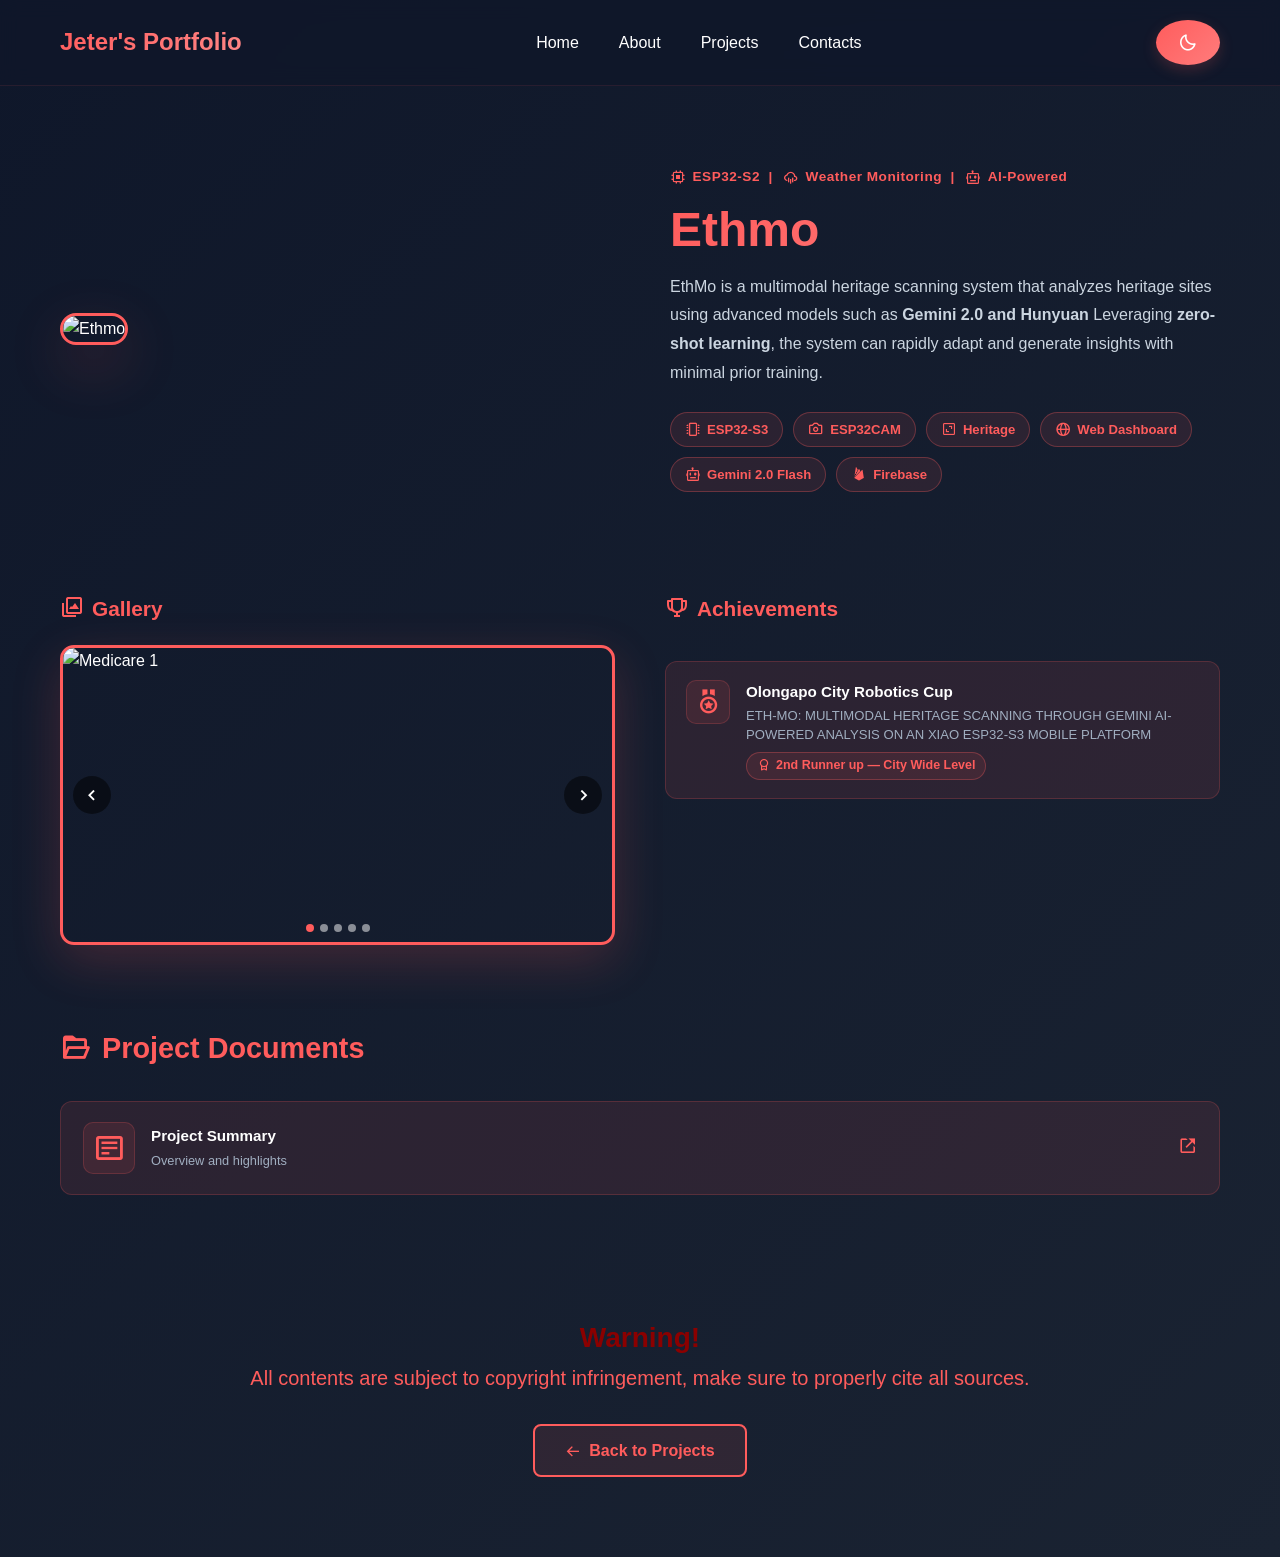
==== Ethmo/ethmo.html @ b73eb99b "Add files via upload" ====
<!DOCTYPE html>
<html lang="en">

<head>
    <meta charset="UTF-8">
    <title>Ethmo – Jeter's Portfolio</title>
    <link rel="stylesheet" href="../styles.css">
    <link rel="stylesheet" href="./ethmo.css">
    <link href='https://cdn.jsdelivr.net/npm/boxicons@latest/css/boxicons.min.css' rel='stylesheet'>
</head>

<body>

    <header>
        <nav>
            <h2 class="logo">Jeter's Portfolio</h2>
            <ul>
                <li><a href="index.html#home">Home</a></li>
                <li><a href="index.html#about">About</a></li>
                <li><a href="index.html#projects">Projects</a></li>
                <li><a href="index.html#contacts">Contacts</a></li>
            </ul>
            <button class="theme-toggle" onclick="toggleTheme()" title="Toggle Dark/Light Mode">
                <i class='bx bx-moon'></i>
            </button>
        </nav>
    </header>

    <!-- HERO -->
    <section class="project-hero">
        <div class="project-hero-img">
            <img src="pictures/ethmo.png" alt="Ethmo">
        </div>
        <div class="project-hero-text">
            <div class="project-tag"><i class='bx bx-chip'></i> ESP32-S2 &nbsp;|&nbsp; <i
                    class='bx bx-cloud-rain'></i> Weather Monitoring &nbsp;|&nbsp; <i class='bx bx-bot'></i> AI-Powered</div>
            <h1>Ethmo</h1>
           <p>EthMo is a multimodal heritage scanning system that analyzes heritage sites using advanced models such as <strong>Gemini 2.0 and Hunyuan</strong> Leveraging <strong>zero-shot learning</strong>, the system can rapidly adapt and generate insights with minimal prior training.</p>
            <div class="project-tech-stack">
                <span><i class='bx bx-microchip'></i> ESP32-S3</span>
                <span><i class='bx bx-camera'></i> ESP32CAM</span>
                <span><i class='bx bx-area'></i> Heritage</span>
                <span><i class='bx bx-globe'></i> Web Dashboard</span>
                <span><i class='bx bx-bot'></i> Gemini 2.0 Flash</span>
                <span><i class='bx bxl-firebase'></i> Firebase</span>
            </div>
        </div>
    </section>

    <!-- GALLERY + ACHIEVEMENTS -->
    <section class="project-mid">

        <!-- CAROUSEL -->
        <div class="project-carousel-wrap">
            <h3><i class='bx bx-images'></i> Gallery</h3>
            <div class="project-carousel">
                <div class="pc-slides">
                    <img src="pictures/aboutme1.jpg" alt="Medicare 1" class="pc-slide active">
                    <img src="pictures/aboutme2.png" alt="Medicare 2" class="pc-slide">
                    <img src="pictures/aboutme3.png" alt="Medicare 3" class="pc-slide">
                    <img src="pictures/aboutme4.png" alt="Medicare 4" class="pc-slide">
                </div>
                <button class="pc-btn pc-prev" onclick="pcPrev()"><i class='bx bx-chevron-left'></i></button>
                <button class="pc-btn pc-next" onclick="pcNext()"><i class='bx bx-chevron-right'></i></button>
                <div class="pc-dots">
                    <span class="pc-dot active" onclick="pcGoto(0)"></span>
                    <span class="pc-dot" onclick="pcGoto(1)"></span>
                    <span class="pc-dot" onclick="pcGoto(2)"></span>
                    <span class="pc-dot" onclick="pcGoto(3)"></span>
                    <span class="pc-dot" onclick="pcGoto(4)"></span>
                </div>
            </div>
        </div>

        <!-- ACHIEVEMENTS -->
        <div class="project-achievements">
            <h3><i class='bx bx-trophy'></i> Achievements</h3>

            <div class="achievement-item">
                <div class="achievement-icon"><i class='bx bx-medal'></i></div>
                <div class="achievement-text">
                    <div class="achievement-title">Olongapo City Robotics Cup</div>
                    <div class="achievement-sub">ETH-MO: MULTIMODAL HERITAGE SCANNING THROUGH GEMINI AI-POWERED ANALYSIS ON AN XIAO ESP32-S3 MOBILE PLATFORM</div>
                    <div class="achievement-awards">
                        <span><i class='bx bx-award'></i> 2nd Runner up — City Wide Level</span>
                    </div>
                </div>
            </div>
        </div>
    </section>

    <!-- PROOFS / DOCUMENTS -->
    <section class="project-proofs">
        <h2><i class='bx bx-folder-open'></i> Project Documents</h2>
        <div class="proofs-grid">

            <a href="Papers/ProjectSummary.pdf" target="_blank" class="proof-card">
                <div class="proof-icon"><i class='bx bx-detail'></i></div>
                <div class="proof-info">
                    <div class="proof-title">Project Summary</div>
                    <div class="proof-sub">Overview and highlights</div>
                </div>
                <div class="proof-action"><i class='bx bx-link-external'></i></div>
            </a>
        </div>
    </section>

    <div>
        <h1 class="action-warning">Warning!</h1>
        <p class="proof-note">All contents are subject to copyright infringement, make sure to properly cite all
            sources.</p>
    </div>

    <!-- BACK BUTTON -->
    <div class="back-wrap">
        <a href="/index.html" class="back-btn"><i class='bx bx-arrow-back'></i> Back to Projects</a>
    </div>

    <script src="script.js"></script>
    <script src="ethmo.js"></script>
</body>

</html>
---- styles.css ----
* {
  margin: 0;
  padding: 0;
  box-sizing: border-box;
  font-family: 'Segoe UI', Tahoma, Geneva, Verdana, sans-serif;
}

/* THEME VARIABLES */
:root {
  /* Dark Mode (Default) */
  --bg-primary: #0f172a;
  --bg-secondary: #1a2332;
  --bg-tertiary: rgba(15, 23, 42, 0.8);
  --text-primary: #ffffff;
  --text-secondary: #cbd5e0;
  --text-tertiary: #a0aec0;
  --accent-primary: #ff5c5c;
  --accent-secondary: #ff7c7c;
  --accent-tertiary: #ff8888;
  --border-color: rgba(255, 92, 92, 0.1);
  --border-accent: rgba(255, 92, 92, 0.2);
  --border-accent-strong: rgba(255, 92, 92, 0.3);
  --shadow-color: rgba(255, 92, 92, 0.2);
  --shadow-color-dark: rgba(255, 92, 92, 0.15);
  --skill-bg: rgba(255, 92, 92, 0.1);
}

/* Light Mode */
body.light-mode {
  --bg-primary: #f8f9fa;
  --bg-secondary: #ffffff;
  --bg-tertiary: rgba(255, 255, 255, 0.9);
  --text-primary: #1a1a1a;
  --text-secondary: #333333;
  --text-tertiary: #555555;
  --accent-primary: #000000;
  --accent-secondary: #1a1a1a;
  --accent-tertiary: #333333;
  --border-color: rgba(0, 0, 0, 0.08);
  --border-accent: rgba(0, 0, 0, 0.15);
  --border-accent-strong: rgba(0, 0, 0, 0.25);
  --shadow-color: rgba(0, 0, 0, 0.1);
  --shadow-color-dark: rgba(0, 0, 0, 0.06);
  --skill-bg: rgba(0, 0, 0, 0.05);
}

html {
  scroll-behavior: smooth;
}

body {
  background: linear-gradient(135deg, var(--bg-primary) 0%, var(--bg-secondary) 100%);
  color: var(--text-primary);
  line-height: 1.6;
  transition: background-color 0.3s ease, color 0.3s ease;
}

/* NAVBAR */
header {
  position: sticky;
  top: 0;
  z-index: 1000;
  backdrop-filter: blur(10px);
  background: var(--bg-tertiary);
  border-bottom: 1px solid var(--border-color);
}

nav {
  display: flex;
  justify-content: space-between;
  align-items: center;
  padding: 20px 60px;
  max-width: 1400px;
  margin: 0 auto;
}

nav ul {
  display: flex;
  gap: 40px;
  list-style: none;
}

nav li {
  font-weight: 500;
  cursor: pointer;
  transition: color 0.3s ease;
}

nav li a {
  color: var(--text-primary);
  text-decoration: none;
  transition: color 0.3s ease;
}

nav li:hover a {
  color: var(--accent-primary);
}

.logo {
  color: var(--text-primary);
  font-size: 1.5rem;
  font-weight: 700;
  background: linear-gradient(135deg, var(--accent-primary), var(--accent-tertiary));
  -webkit-background-clip: text;
  -webkit-text-fill-color: transparent;
  background-clip: text;
}

.theme-toggle {
  background: linear-gradient(135deg, var(--accent-primary), var(--accent-secondary));
  border: none;
  color: white;
  width: 45px;
  height: 45px;
  border-radius: 50%;
  cursor: pointer;
  display: flex;
  align-items: center;
  justify-content: center;
  font-size: 1.2rem;
  transition: all 0.3s ease;
  box-shadow: 0 5px 15px var(--shadow-color);
}

.theme-toggle:hover {
  transform: scale(1.1);
  box-shadow: 0 8px 20px var(--shadow-color);
}

.theme-toggle:active {
  transform: scale(0.95);
}

/* HERO */
.hero {
  display: flex;
  justify-content: space-between;
  align-items: center;
  padding: 120px 60px;
  max-width: 1400px;
  margin: 0 auto;
  gap: 60px;
  min-height: 80vh;
}

.hero-text h1 {
  color: var(--accent-primary);
  font-size: 3.5rem;
  margin-bottom: 10px;
  animation: slideInLeft 0.8s ease;
}

.hero-text h2 {
  font-size: 2.5rem;
  color: var(--text-primary);
  font-weight: 700;
  margin-bottom: 15px;
  animation: slideInLeft 0.8s ease 0.1s backwards;
}

.hero-text h3 {
  font-size: 1.3rem;
  margin: 15px 0 30px 0;
  color: var(--text-tertiary);
  font-weight: 400;
  animation: slideInLeft 0.8s ease 0.2s backwards;
}

.hero-text p {
  max-width: 500px;
  margin-bottom: 30px;
  color: var(--text-secondary);
  line-height: 1.8;
}

@keyframes slideInLeft {
  from {
    opacity: 0;
    transform: translateX(-50px);
  }
  to {
    opacity: 1;
    transform: translateX(0);
  }
}

/* BUTTONS */
.buttons {
  margin-top: 30px;
  display: flex;
  gap: 15px;
  animation: slideInLeft 0.8s ease 0.3s backwards;
}

button {
  padding: 14px 32px;
  border: none;
  cursor: pointer;
  font-size: 1rem;
  font-weight: 600;
  border-radius: 8px;
  transition: all 0.3s ease;
  text-transform: uppercase;
  letter-spacing: 0.5px;
}

button:active {
  transform: scale(0.98);
}

.primary {
  background: linear-gradient(135deg, var(--accent-primary), var(--accent-secondary));
  color: white;
  box-shadow: 0 10px 30px var(--shadow-color);
}

.primary:hover {
  transform: translateY(-3px);
  box-shadow: 0 15px 40px var(--shadow-color-dark);
  background: linear-gradient(135deg, var(--accent-secondary), var(--accent-tertiary));
}

.secondary {
  background: transparent;
  border: 2px solid var(--accent-primary);
  color: var(--accent-primary);
  box-shadow: 0 0 20px var(--shadow-color);
}

.secondary:hover {
  background: var(--skill-bg);
  transform: translateY(-3px);
  box-shadow: 0 10px 30px var(--shadow-color);
  border-color: var(--accent-secondary);
}

/* IMAGE */
.hero-img {
  flex-shrink: 0;
  animation: slideInRight 0.8s ease 0.2s backwards;
}

.hero-img img {
  width: 350px;
  height: 350px;
  border-radius: 15px;
  border: 4px solid var(--accent-primary);
  object-fit: cover;
  box-shadow: 0 20px 60px var(--shadow-color);
  transition: all 0.3s ease;
}

.hero-img img:hover {
  transform: translateY(-10px);
  box-shadow: 0 30px 80px var(--shadow-color-dark);
}

@keyframes slideInRight {
  from {
    opacity: 0;
    transform: translateX(50px);
  }
  to {
    opacity: 1;
    transform: translateX(0);
  }
}

/* ABOUT */
.about {
  padding: 100px 60px;
  text-align: center;
  max-width: 1400px;
  margin: 0 auto;
}

.about h2 {
  font-size: 2.5rem;
  margin-bottom: 50px;
  background: linear-gradient(135deg, var(--accent-primary), var(--accent-tertiary));
  -webkit-background-clip: text;
  -webkit-text-fill-color: transparent;
  background-clip: text;
}

.about-content {
  display: grid;
  grid-template-columns: 1fr 1fr;
  gap: 50px;
  margin-bottom: 50px;
  align-items: center;
  min-width: 0;
}

/* CAROUSEL */
.carousel-container {
  display: flex;
  flex-direction: column;
  gap: 20px;
  width: 100%;
  min-width: 0;
}

.carousel {
  position: relative;
  width: 100%;
  height: 400px;
  border-radius: 15px;
  overflow: hidden;
  border: 4px solid var(--accent-primary);
  box-shadow: 0 20px 60px var(--shadow-color);
  display: flex;
}

.carousel-slide {
  position: absolute;
  width: 100%;
  height: 100%;
  object-fit: contain;
  opacity: 0;
  transition: opacity 0.8s ease;
  background: rgba(0, 0, 0, 0.1);
}

.carousel-slide.active {
  opacity: 1;
}

.carousel-controls {
  display: flex;
  justify-content: space-between;
  align-items: center;
  gap: 15px;
}

.carousel-btn {
  background: linear-gradient(135deg, var(--accent-primary), var(--accent-secondary));
  color: white;
  border: none;
  width: 45px;
  height: 45px;
  border-radius: 50%;
  font-size: 1.2rem;
  cursor: pointer;
  transition: all 0.3s ease;
  display: flex;
  align-items: center;
  justify-content: center;
  box-shadow: 0 5px 15px var(--shadow-color);
}

.carousel-btn:hover {
  transform: scale(1.1);
  box-shadow: 0 8px 20px var(--shadow-color-dark);
}

.carousel-btn:active {
  transform: scale(0.95);
}

.carousel-dots {
  display: flex;
  gap: 8px;
  justify-content: center;
  flex: 1;
}

.dot {
  width: 12px;
  height: 12px;
  border-radius: 50%;
  background: var(--border-accent);
  cursor: pointer;
  transition: all 0.3s ease;
  border: 2px solid var(--border-color);
}

.dot:hover {
  background: hsla(0, 0%, 0%, 0.3);
  opacity: 0.8;
}

.dot.active {
  background: var(--accent-primary);
  box-shadow: 0 0 10px var(--shadow-color);
}

/* ABOUT DETAILS */
.about-details {
  display: flex;
  flex-direction: column;
  gap: 25px;
}

.about-details p {
  font-size: 1.1rem;
  color: var(--text-secondary);
  line-height: 1.8;
  text-align: left;
}

.details-box {
  padding: 25px;
  border-radius: 12px 12px 0 0;
  background: var(--skill-bg);
  border: 2px solid var(--border-accent-strong);
  border-bottom: 1px solid var(--border-accent-strong);
  text-align: left;
  transition: all 0.3s ease;
}

.details-box:hover {
  background: var(--skill-bg);
  border-color: var(--accent-primary);
  box-shadow: 0 10px 30px var(--shadow-color);
}

.details-box h3 {
  font-size: 1.3rem;
  color: var(--accent-primary);
  margin-bottom: 12px;
}

.details-box p {
  font-size: 0.95rem;
  margin-bottom: 15px;
  color: var(--text-secondary);
}

.details-box ul {
  list-style: none;
  margin: 0;
  padding: 0;
}

.details-box li {
  color: var(--text-secondary);
  padding: 8px 0;
  padding-left: 30px;
  font-size: 0.95rem;
  position: relative;
}

.details-box li i {
  position: absolute;
  left: 0;
  color: var(--accent-primary);
}

.stats {
  display: flex;
  justify-content: center;
  gap: 60px;
  margin-top: 50px;
  flex-wrap: wrap;
}

.stats div {
  padding: 30px;
  border-radius: 12px;
  background: var(--skill-bg);
  border: 1px solid var(--border-color);
  min-width: 200px;
  transition: all 0.3s ease;
}

.stats div:hover {
  transform: translateY(-10px);
  background: var(--skill-bg);
  border-color: var(--accent-primary);
  box-shadow: 0 10px 40px var(--shadow-color);
}

.stats div h3 {
  color: var(--accent-primary);
  font-size: 2.5rem;
  margin-bottom: 10px;
}

.stats div p {
  color: var(--text-tertiary);
  margin: 0;
}

/* ACHIEVEMENTS IN ABOUT */
.achievements-in-about {
  margin-top: -3px;
  padding: 40px;
  border-radius: 0 0 12px 12px;
  background: var(--skill-bg);
  border: 2px solid var(--border-accent-strong);
  border-top: none;
  text-align: center;
  transition: all 0.3s ease;
}

.achievements-in-about:hover {
  background: var(--skill-bg);
  border-color: var(--accent-primary);
  box-shadow: 0 10px 30px var(--shadow-color);
}

.achievements-in-about h3 {
  font-size: 1.5rem;
  color: var(--accent-primary);
  margin-bottom: 20px;
  display: flex;
  align-items: center;
  justify-content: center;
  gap: 12px;
}

.achievements-in-about h3 i {
  font-size: 1.8rem;
}

/* EXPERIENCE & SKILLS */
.experience {
  margin-top: 60px;
  text-align: left;
}

.experience h3 {
  font-size: 1.8rem;
  margin-bottom: 40px;
  background: linear-gradient(135deg, var(--accent-primary), var(--accent-tertiary));
  -webkit-background-clip: text;
  -webkit-text-fill-color: transparent;
  background-clip: text;
  text-align: center;
}

.skills-grid {
  display: grid;
  grid-template-columns: repeat(auto-fit, minmax(250px, 1fr));
  gap: 30px;
}

.skill-card {
  padding: 30px;
  border-radius: 12px;
  background: var(--skill-bg);
  border: 1px solid var(--border-color);
  transition: all 0.3s ease;
}

.skill-card:hover {
  background: var(--skill-bg);
  border-color: var(--accent-primary);
  transform: translateY(-8px);
  box-shadow: 0 15px 40px var(--shadow-color);
}

.skill-icon {
  font-size: 3rem;
  margin-bottom: 15px;
  display: inline-block;
  color: var(--accent-primary);
}

.skill-card h4 {
  font-size: 1.3rem;
  color: var(--accent-primary);
  margin-bottom: 15px;
  font-weight: 700;
}

.skill-card p {
  color: var(--text-secondary);
  margin: 8px 0;
  font-size: 0.95rem;
}

.skill-items {
  display: flex;
  flex-direction: column;
  gap: 10px;
  margin-top: 10px;
}

.skill-items p {
  display: flex;
  align-items: center;
  gap: 8px;
  margin: 0;
  padding: 8px 12px;
  background: var(--skill-bg);
  border-radius: 6px;
  transition: all 0.3s ease;
}

.skill-items p:hover {
  background: var(--border-accent);
  padding-left: 16px;
}

.skill-items p i {
  color: var(--accent-primary);
  font-size: 1.1rem;
  min-width: 20px;
}

/* ACHIEVEMENTS */
.achievements {
  padding: 100px 60px;
  max-width: 1400px;
  margin: 0 auto;
  text-align: center;
}

.achievements h2 {
  font-size: 2.5rem;
  margin-bottom: 40px;
  background: linear-gradient(135deg, var(--accent-primary), var(--accent-tertiary));
  -webkit-background-clip: text;
  -webkit-text-fill-color: transparent;
  background-clip: text;
}

.achievements-btn {
  background: linear-gradient(135deg, var(--accent-primary), var(--accent-secondary));
  color: white;
  border: none;
  padding: 16px 40px;
  border-radius: 8px;
  font-size: 1.1rem;
  font-weight: 600;
  cursor: pointer;
  transition: all 0.3s ease;
  text-transform: uppercase;
  letter-spacing: 0.5px;
  box-shadow: 0 10px 30px var(--shadow-color);
}

.achievements-btn:hover {
  transform: translateY(-3px);
  box-shadow: 0 15px 40px var(--shadow-color-dark);
  background: linear-gradient(135deg, var(--accent-secondary), var(--accent-tertiary));
}

.achievements-btn:active {
  transform: scale(0.98);
}

/* ACHIEVEMENTS MODAL */
.modal-achievements-content {
  background: linear-gradient(135deg, var(--bg-secondary) 0%, var(--bg-primary) 100%);
  border: 1px solid var(--border-accent-strong);
  border-radius: 15px;
  width: 90%;
  max-width: 900px;
  margin: 3% auto;
  max-height: 85vh;
  overflow-y: auto;
  box-shadow: 0 30px 80px var(--shadow-color);
  animation: slideUp 0.3s ease;
  position: relative;
}

.achievements-container {
  padding: 50px;
}

.achievement-category {
  margin-bottom: 40px;
  text-align: left;
}

.achievement-category h3 {
  font-size: 1.5rem;
  color: var(--accent-primary);
  margin-bottom: 20px;
  padding-bottom: 12px;
  border-bottom: 2px solid var(--border-accent);
  display: flex;
  align-items: center;
  gap: 10px;
}

.achievement-category h3 i {
  font-size: 1.8rem;
}

.achievement-category h4 {
  font-size: 1.1rem;
  color: var(--text-secondary);
  margin-top: 20px;
  margin-bottom: 12px;
  font-weight: 600;
}

.achievement-category ul {
  list-style: none;
  margin: 0;
  padding: 0;
}

.achievement-category li {
  color: var(--text-secondary);
  padding: 10px 0;
  padding-left: 35px;
  border-left: 3px solid var(--border-color);
  position: relative;
  line-height: 1.6;
}

.achievement-category li i {
  margin-right: 8px;
  color: var(--accent-primary);
  position: absolute;
  left: 8px;
}

.achievement-category li:before {
  display: none;
}

.modal-achievements-content .close {
  position: absolute;
  right: 20px;
  top: 20px;
}

/* PROJECTS */
.projects {
  padding: 100px 60px;
  max-width: 1400px;
  margin: 0 auto;
}

.projects h2 {
  font-size: 2.5rem;
  margin-bottom: 50px;
  background: linear-gradient(135deg, var(--accent-primary), var(--accent-tertiary));
  -webkit-background-clip: text;
  -webkit-text-fill-color: transparent;
  background-clip: text;
}

.projects-grid {
  display: grid;
  grid-template-columns: repeat(auto-fit, minmax(300px, 1fr));
  gap: 40px;
}

.project-card {
  position: relative;
  overflow: hidden;
  border-radius: 15px;
  cursor: pointer;
  height: 350px;
  border: 4px solid var(--accent-primary);
  transition: all 0.3s ease;
}

.project-card img {
  width: 100%;
  height: 100%;
  object-fit: cover;
  transition: transform 0.3s ease;
}

.project-overlay {
  position: absolute;
  top: 0;
  left: 0;
  width: 100%;
  height: 100%;
  background: linear-gradient(135deg, rgba(255, 92, 92, 0.9), rgba(255, 92, 92, 0.7));
  display: flex;
  flex-direction: column;
  justify-content: center;
  align-items: center;
  opacity: 0;
  transition: opacity 0.3s ease;
  text-align: center;
}

.project-overlay h3 {
  font-size: 2rem;
  margin-bottom: 10px;
  color: white;
}

.project-overlay p {
  font-size: 1.1rem;
  color: white;
  font-weight: 600;
}

.project-card:hover {
  transform: translateY(-10px);
  box-shadow: 0 20px 50px var(--shadow-color);
  border-color: rgba(255, 92, 92, 0.5);
}

.project-card:hover img {
  transform: scale(1.05);
}

.project-card:hover .project-overlay {
  opacity: 1;
}

/* CERTIFICATIONS SECTION */
.certifications-section {
  padding: 100px 60px;
  max-width: 1400px;
  margin: 0 auto;
  text-align: center;
}

.certifications-section h2 {
  font-size: 2.5rem;
  margin-bottom: 50px;
  background: linear-gradient(135deg, var(--accent-primary), var(--accent-tertiary));
  -webkit-background-clip: text;
  -webkit-text-fill-color: transparent;
  background-clip: text;
}

.certs-grid {
  display: grid;
  grid-template-columns: repeat(auto-fit, minmax(240px, 1fr));
  gap: 28px;
  max-width: 1000px;
  margin: 0 auto;
}

.cert-card {
  background: var(--skill-bg);
  border: 1px solid var(--border-accent);
  border-radius: 14px;
  overflow: hidden;
  cursor: pointer;
  transition: all 0.3s ease;
  text-align: left;
}

.cert-card:hover {
  transform: translateY(-6px);
  border-color: rgba(255, 92, 92, 0.45);
  box-shadow: 0 16px 40px var(--shadow-color);
}

body.light-mode .cert-card:hover {
  border-color: rgba(128, 128, 128, 0.5);
  box-shadow: 0 16px 40px var(--shadow-color);
}

.cert-img-wrap {
  position: relative;
  width: 100%;
  height: 170px;
  overflow: hidden;
  background: rgba(0,0,0,0.2);
}

.cert-img-wrap img {
  width: 100%;
  height: 100%;
  object-fit: cover;
  transition: transform 0.4s ease;
}

.cert-card:hover .cert-img-wrap img {
  transform: scale(1.05);
}

.cert-img-overlay {
  position: absolute;
  inset: 0;
  background: rgba(255, 92, 92, 0.75);
  display: flex;
  align-items: center;
  justify-content: center;
  opacity: 0;
  transition: opacity 0.3s ease;
  font-size: 2rem;
  color: white;
}

.cert-card:hover .cert-img-overlay {
  opacity: 1;
}

.cert-info {
  padding: 16px 18px 18px;
  display: flex;
  flex-direction: column;
  gap: 4px;
}

.cert-name {
  font-size: 0.95rem;
  font-weight: 700;
  color: var(--text-primary);
  line-height: 1.4;
}

.cert-issuer {
  font-size: 0.82rem;
  color: var(--accent-primary);
  font-weight: 600;
}

.cert-date {
  font-size: 0.78rem;
  color: var(--text-tertiary);
}

.cert-badge {
  display: inline-block;
  padding: 3px 10px;
  border-radius: 20px;
  font-size: 0.72rem;
  font-weight: 600;
  background: var(--skill-bg);
  color: var(--accent-primary);
  border: 1px solid var(--border-accent-strong);
  align-self: flex-start;
  margin-top: 6px;
}

.cert-badge.green {
  background: rgba(34, 197, 94, 0.1);
  color: #22c55e;
  border-color: rgba(34, 197, 94, 0.3);
}

.cert-badge.blue {
  background: rgba(59, 130, 246, 0.1);
  color: #3b82f6;
  border-color: rgba(59, 130, 246, 0.3);
}

/* CERT LIGHTBOX MODAL */
.modal-cert-content {
  background: linear-gradient(135deg, var(--bg-secondary) 0%, var(--bg-primary) 100%);
  border: 1px solid var(--border-accent-strong);
  border-radius: 15px;
  width: 90%;
  max-width: 700px;
  margin: auto;
  overflow: hidden;
  box-shadow: 0 30px 80px var(--shadow-color);
  animation: slideUp 0.3s ease;
  position: relative;
}

.modal-cert-content img {
  width: 100%;
  max-height: 500px;
  object-fit: contain;
  background: rgba(0,0,0,0.15);
  display: block;
}

.cert-modal-info {
  padding: 20px 28px 24px;
}

.cert-modal-info h3 {
  font-size: 1.3rem;
  color: var(--accent-primary);
  margin-bottom: 6px;
}

.cert-modal-info p {
  font-size: 0.9rem;
  color: var(--text-tertiary);
}

/* RESPONSIVE */
@media (max-width: 768px) {
  .certifications-section { padding: 60px 30px; }
  .certs-grid { grid-template-columns: 1fr; }
  .cert-img-wrap { height: 200px; }
}

/* MODAL */
.modal {
  display: none;
  position: fixed;
  z-index: 2000;
  left: 0;
  top: 0;
  width: 100%;
  height: 100%;
  background: rgba(0, 0, 0, 0.8);
  backdrop-filter: blur(5px);
  animation: fadeIn 0.3s ease;
}

@keyframes fadeIn {
  from {
    opacity: 0;
  }
  to {
    opacity: 1;
  }
}

.modal-content {
  background: linear-gradient(135deg, var(--bg-secondary) 0%, var(--bg-primary) 100%);
  margin: 5% auto;
  padding: 0;
  border: 1px solid var(--border-accent-strong);
  border-radius: 15px;
  width: 90%;
  max-width: 800px;
  display: grid;
  grid-template-columns: 1fr 1fr;
  overflow: hidden;
  box-shadow: 0 30px 80px var(--shadow-color);
  animation: slideUp 0.3s ease;
}

@keyframes slideUp {
  from {
    transform: translateY(50px);
    opacity: 0;
  }
  to {
    transform: translateY(0);
    opacity: 1;
  }
}

#modalImg {
  width: 100%;
  height: 100%;
  object-fit: contain;
  background: rgba(0, 0, 0, 0.3);
}

.modal-details {
  padding: 40px;
  display: flex;
  flex-direction: column;
  justify-content: center;
}

#modalTitle {
  font-size: 2.5rem;
  margin-bottom: 20px;
  background: linear-gradient(135deg, var(--accent-primary), var(--accent-tertiary));
  -webkit-background-clip: text;
  -webkit-text-fill-color: transparent;
  background-clip: text;
}

#modalDescription {
  font-size: 1.1rem;
  color: var(--text-secondary);
  margin-bottom: 30px;
  line-height: 1.8;
}

.modal-tags {
  display: flex;
  flex-wrap: wrap;
  gap: 10px;
  margin-bottom: 30px;
}

.modal-tags span {
  background: var(--border-accent);
  border: 1px solid var(--border-accent-strong);
  color: var(--accent-primary);
  padding: 8px 16px;
  border-radius: 20px;
  font-size: 0.9rem;
  font-weight: 600;
}

.modal-button {
  background: linear-gradient(135deg, var(--accent-primary), var(--accent-secondary));
  color: white;
  border: none;
  padding: 12px 30px;
  border-radius: 8px;
  font-size: 1rem;
  font-weight: 600;
  cursor: pointer;
  transition: all 0.3s ease;
  align-self: flex-start;
  text-transform: uppercase;
  letter-spacing: 0.5px;
}

.modal-button:hover {
  transform: translateY(-3px);
  box-shadow: 0 10px 30px var(--shadow-color);
}

.close {
  position: absolute;
  right: 30px;
  top: 30px;
  font-size: 2rem;
  font-weight: bold;
  color: var(--accent-primary);
  cursor: pointer;
  transition: color 0.3s ease;
  z-index: 2001;
}

.close:hover {
  color: var(--accent-tertiary);
}

.modal.show {
  display: flex;
  justify-content: center;
  align-items: flex-start;
}

#achievementsModal {
  padding-top: 20px;
  padding-bottom: 20px;
}

/* CONTACTS */
.contacts {
  padding: 100px 60px;
  text-align: center;
  max-width: 1400px;
  margin: 0 auto;
  background: linear-gradient(135deg, rgba(255, 92, 92, 0.05), rgba(255, 92, 92, 0.02));
  
}

.contacts h2 {
  font-size: 2.5rem;
  margin-bottom: 20px;
  background: linear-gradient(135deg, var(--accent-primary), var(--accent-tertiary));
  -webkit-background-clip: text;
  -webkit-text-fill-color: transparent;
  background-clip: text;
}

.contacts p {
  font-size: 1.1rem;
  color: var(--text-secondary);
  margin-bottom: 40px;
  max-width: 700px;
  margin-left: auto;
  margin-right: auto;
}

.contact-links {
  display: flex;
  gap: 20px;
  justify-content: center;
  flex-wrap: wrap;
}

.contact-btn {
  display: inline-flex;
  align-items: center;
  gap: 10px;
  padding: 14px 28px;
  background: linear-gradient(135deg, var(--accent-primary), var(--accent-secondary));
  color: white;
  text-decoration: none;
  border: none;
  border-radius: 8px;
  font-weight: 600;
  transition: all 0.3s ease;
  text-transform: uppercase;
  letter-spacing: 0.5px;
  box-shadow: 0 10px 30px var(--shadow-color);
  cursor: pointer;
  font-size: 1rem;
}

.contact-btn:hover {
  transform: translateY(-3px);
  box-shadow: 0 15px 40px var(--shadow-color-dark);
  background: linear-gradient(135deg, var(--accent-secondary), var(--accent-tertiary));
}

.contact-btn:active {
  transform: scale(0.98);
}

.contact-btn i {
  font-size: 1.2rem;
}

/* CONTACTS MODAL */
.modal-contacts-content {
  background: linear-gradient(135deg, var(--bg-secondary) 0%, var(--bg-primary) 100%);
  border: 1px solid var(--border-accent-strong);
  border-radius: 15px;
  width: 85%;
  max-width: 750px;
  max-height: 85vh;
  margin: auto;
  padding: 35px;
  box-shadow: 0 30px 80px var(--shadow-color);
  animation: slideUp 0.3s ease;
  position: relative;
  overflow-y: auto;
  scrollbar-width: none;
}

.modal-contacts-content::-webkit-scrollbar {
  display: none;
}

.modal-contacts-content .close {
  position: absolute;
  right: 20px;
  top: 20px;
  font-size: 2rem;
  font-weight: bold;
  color: var(--accent-primary);
  cursor: pointer;
  transition: color 0.3s ease;
  z-index: 2001;
}

.modal-contacts-content .close:hover {
  color: var(--accent-tertiary);
}

.contacts-container {
  display: grid;
  grid-template-columns: repeat(2, 1fr);
  gap: 20px;
}

.contacts-container h2 {
  grid-column: 1 / -1;
  font-size: 1.8rem;
  margin-bottom: 15px;
  background: linear-gradient(135deg, var(--accent-primary), var(--accent-tertiary));
  -webkit-background-clip: text;
  -webkit-text-fill-color: transparent;
  background-clip: text;
}

.contact-item {
  padding: 25px;
  border-radius: 12px;
  background: var(--skill-bg);
  border: 1px solid var(--border-color);
  text-align: center;
  transition: all 0.3s ease;
  display: flex;
  flex-direction: column;
  align-items: center;
  gap: 12px;
}

.contact-item:hover {
  background: var(--skill-bg);
  border-color: var(--accent-primary);
  transform: translateY(-8px);
  box-shadow: 0 15px 40px var(--shadow-color);
}

.contact-icon {
  width: 55px;
  height: 55px;
  border-radius: 50%;
  background: var(--border-accent);
  display: flex;
  align-items: center;
  justify-content: center;
  font-size: 1.8rem;
  color: var(--accent-primary);
}

.contact-item h3 {
  font-size: 1.2rem;
  color: var(--accent-primary);
  margin: 0;
}

.contact-item p {
  color: var(--text-secondary);
  margin: 0;
  font-size: 0.9rem;
  line-height: 1.5;
}

.contact-link-btn {
  padding: 8px 16px;
  background: linear-gradient(135deg, var(--accent-primary), var(--accent-secondary));
  color: white;
  text-decoration: none;
  border-radius: 6px;
  font-weight: 600;
  transition: all 0.3s ease;
  font-size: 0.85rem;
  text-transform: uppercase;
  letter-spacing: 0.5px;
  display: inline-block;
  white-space: nowrap;
}

.contact-link-btn:hover {
  background: linear-gradient(135deg, var(--accent-secondary), var(--accent-tertiary));
  transform: scale(1.05);
}

/* PROJECT FORM MODAL */
.modal-form-content {
  background: linear-gradient(135deg, var(--bg-secondary) 0%, var(--bg-primary) 100%);
  border: 1px solid var(--border-accent-strong);
  border-radius: 15px;
  width: 85%;
  max-width: 600px;
  max-height: 90vh;
  margin: auto;
  padding: 40px;
  box-shadow: 0 30px 80px var(--shadow-color);
  animation: slideUp 0.3s ease;
  position: relative;
  overflow-y: auto;
  scrollbar-width: none;
}

.modal-form-content::-webkit-scrollbar {
  display: none;
}

.modal-form-content h2 {
  font-size: 2rem;
  margin-bottom: 10px;
  background: linear-gradient(135deg, var(--accent-primary), var(--accent-tertiary));
  -webkit-background-clip: text;
  -webkit-text-fill-color: transparent;
  background-clip: text;
  text-align: center;
}

.form-subtitle {
  color: var(--text-tertiary);
  text-align: center;
  margin-bottom: 30px;
  font-size: 0.95rem;
}

.modal-form-content .close {
  position: absolute;
  right: 20px;
  top: 20px;
  font-size: 2rem;
  font-weight: bold;
  color: var(--accent-primary);
  cursor: pointer;
  transition: color 0.3s ease;
  z-index: 2001;
}

.modal-form-content .close:hover {
  color: var(--accent-tertiary);
}

.project-form {
  display: flex;
  flex-direction: column;
  gap: 20px;
}

.form-group {
  display: flex;
  flex-direction: column;
  gap: 8px;
}

.form-group label {
  font-weight: 600;
  color: var(--text-primary);
  font-size: 0.95rem;
}

.required {
  color: var(--accent-primary);
  font-weight: bold;
}

.form-group input,
.form-group select {
  padding: 12px 15px;
  border: 1px solid var(--border-accent);
  border-radius: 8px;
  background: var(--bg-tertiary);
  color: var(--text-primary);
  font-size: 0.95rem;
  transition: all 0.3s ease;
  font-family: 'Segoe UI', Tahoma, Geneva, Verdana, sans-serif;
}

.form-group input:focus,
.form-group select:focus {
  outline: none;
  border-color: var(--accent-primary);
  box-shadow: 0 0 0 3px rgba(255, 92, 92, 0.1);
  background: var(--bg-primary);
}

.form-group input::placeholder {
  color: var(--text-tertiary);
}

.form-row {
  display: grid;
  grid-template-columns: 1fr 1fr;
  gap: 20px;
}

.form-submit-btn {
  padding: 14px 32px;
  background: linear-gradient(135deg, var(--accent-primary), var(--accent-secondary));
  color: white;
  border: none;
  border-radius: 8px;
  font-size: 1rem;
  font-weight: 600;
  cursor: pointer;
  transition: all 0.3s ease;
  text-transform: uppercase;
  letter-spacing: 0.5px;
  margin-top: 10px;
}

.form-submit-btn:hover {
  transform: translateY(-3px);
  box-shadow: 0 10px 30px var(--shadow-color);
  background: linear-gradient(135deg, var(--accent-secondary), var(--accent-tertiary));
}

.form-submit-btn:active {
  transform: scale(0.98);
}

.form-success-message {
  display: none;
  padding: 15px;
  background: rgba(76, 175, 80, 0.2);
  border: 1px solid rgba(76, 175, 80, 0.5);
  border-radius: 8px;
  color: #4caf50;
  text-align: center;
  margin-bottom: 15px;
  animation: slideUp 0.3s ease;
}

.form-error-message {
  display: none;
  padding: 15px;
  background: rgba(244, 67, 54, 0.2);
  border: 1px solid rgba(244, 67, 54, 0.5);
  border-radius: 8px;
  color: #f44336;
  text-align: center;
  margin-bottom: 15px;
  animation: slideUp 0.3s ease;
}

/* RESPONSIVE DESIGN */
@media (max-width: 768px) {
  nav {
    padding: 15px 30px;
    flex-direction: column;
    gap: 20px;
  }

  nav ul {
    gap: 20px;
    justify-content: center;
  }

  .hero {
    flex-direction: column;
    padding: 60px 30px;
    text-align: center;
    gap: 40px;
  }

  .hero-text h1 {
    font-size: 2.5rem;
  }

  .hero-text h2 {
    font-size: 1.8rem;
  }

  .buttons {
    justify-content: center;
  }

  .hero-img img {
    width: 250px;
    height: 250px;
  }

  .about {
    padding: 60px 30px;
  }

  .about h2 {
    font-size: 1.8rem;
  }

  .about-content {
    grid-template-columns: 1fr;
    gap: 30px;
  }

  .about-details {
    order: 2;
  }

  .carousel-container {
    order: 1;
  }

  .details-box h3 {
    font-size: 1.1rem;
  }

  .carousel-controls {
    gap: 10px;
  }

  .carousel-btn {
    width: 40px;
    height: 40px;
    font-size: 1rem;
  }

  .carousel-dots {
    gap: 6px;
  }

  .dot {
    width: 10px;
    height: 10px;
  }

  .achievements-in-about {
    margin-top: -2px;
    padding: 30px 20px;
  }

  .achievements-in-about h3 {
    font-size: 1.2rem;
  }

  .experience h3 {
    font-size: 1.3rem;
  }

  .achievements {
    padding: 60px 30px;
  }

  .achievements h2 {
    font-size: 1.8rem;
  }

  .achievements-btn {
    padding: 12px 30px;
    font-size: 0.95rem;
  }

  .modal-achievements-content {
    width: 95%;
    margin: 20% auto;
    max-height: 90vh;
  }

  .achievements-container {
    padding: 30px 20px;
  }

  .achievement-category h3 {
    font-size: 1.2rem;
  } 

  .achievement-category li {
    font-size: 0.9rem;
    padding: 8px 0;
    padding-left: 20px;
  }

  .stats {
    gap: 30px;
  }

  .stats div {
    min-width: 150px;
    padding: 20px;
  }

  .skills-grid {
    grid-template-columns: 1fr;
  }

  .skill-card {
    padding: 20px;
  }

  .projects {
    padding: 60px 30px;
  }

  .projects-grid {
    grid-template-columns: 1fr;
    gap: 30px;
  }

  .project-card {
    height: 250px;
  }

  .modal-content {
    grid-template-columns: 1fr;
    width: 95%;
    margin: 20% auto;
  }

  .modal-details {
    padding: 30px;
  }

  #modalTitle {
    font-size: 1.8rem;
  }

  .close {
    right: 15px;
    top: 15px;
  }

  .contacts {
    padding: 60px 30px;
  }

  .contacts h2 {
    font-size: 1.8rem;
  }

  .contact-links {
    gap: 15px;
  }

  .contact-btn {
    padding: 12px 24px;
    font-size: 0.9rem;
  }

  .modal-contacts-content {
    width: 95%;
    margin: 20% auto;
    padding: 30px 20px;
  }

  .contacts-container {
    grid-template-columns: 1fr;
  }

  .contact-item {
    padding: 20px;
  }

  .contact-icon {
    width: 50px;
    height: 50px;
    font-size: 1.5rem;
  }

  .contact-item h3 {
    font-size: 1.1rem;
  }

  .contact-link-btn {
    padding: 8px 16px;
    font-size: 0.8rem;
  }
}
---- Ethmo/ethmo.css ----
* {
  margin: 0;
  padding: 0;
  box-sizing: border-box;
  font-family: 'Segoe UI', Tahoma, Geneva, Verdana, sans-serif;
}

/* THEME VARIABLES */
:root {
  /* Dark Mode (Default) */
  --bg-primary: #0f172a;
  --bg-secondary: #1a2332;
  --bg-tertiary: rgba(15, 23, 42, 0.8);
  --text-primary: #ffffff;
  --text-secondary: #cbd5e0;
  --text-tertiary: #a0aec0;
  --accent-primary: #ff5c5c;
  --accent-secondary: #ff7c7c;
  --accent-tertiary: #ff8888;
  --border-color: rgba(255, 92, 92, 0.1);
  --border-accent: rgba(255, 92, 92, 0.2);
  --border-accent-strong: rgba(255, 92, 92, 0.3);
  --shadow-color: rgba(255, 92, 92, 0.2);
  --shadow-color-dark: rgba(255, 92, 92, 0.15);
  --skill-bg: rgba(255, 92, 92, 0.1);
}

/* Light Mode */
body.light-mode {
  --bg-primary: #f8f9fa;
  --bg-secondary: #ffffff;
  --bg-tertiary: rgba(255, 255, 255, 0.9);
  --text-primary: #1a1a1a;
  --text-secondary: #333333;
  --text-tertiary: #555555;
  --accent-primary: #000000;
  --accent-secondary: #1a1a1a;
  --accent-tertiary: #333333;
  --border-color: rgba(0, 0, 0, 0.08);
  --border-accent: rgba(0, 0, 0, 0.15);
  --border-accent-strong: rgba(0, 0, 0, 0.25);
  --shadow-color: rgba(0, 0, 0, 0.1);
  --shadow-color-dark: rgba(0, 0, 0, 0.06);
  --skill-bg: rgba(0, 0, 0, 0.05);
}

html {
  scroll-behavior: smooth;
}

body {
  background: linear-gradient(135deg, var(--bg-primary) 0%, var(--bg-secondary) 100%);
  color: var(--text-primary);
  line-height: 1.6;
  transition: background-color 0.3s ease, color 0.3s ease;
}

/* NAVBAR */
header {
  position: sticky;
  top: 0;
  z-index: 1000;
  backdrop-filter: blur(10px);
  background: var(--bg-tertiary);
  border-bottom: 1px solid var(--border-color);
}

nav {
  display: flex;
  justify-content: space-between;
  align-items: center;
  padding: 20px 60px;
  max-width: 1400px;
  margin: 0 auto;
}

nav ul {
  display: flex;
  gap: 40px;
  list-style: none;
}

nav li {
  font-weight: 500;
  cursor: pointer;
  transition: color 0.3s ease;
}

nav li a {
  color: var(--text-primary);
  text-decoration: none;
  transition: color 0.3s ease;
}

nav li:hover a {
  color: var(--accent-primary);
}

.logo {
  color: var(--text-primary);
  font-size: 1.5rem;
  font-weight: 700;
  background: linear-gradient(135deg, var(--accent-primary), var(--accent-tertiary));
  -webkit-background-clip: text;
  -webkit-text-fill-color: transparent;
  background-clip: text;
}

.theme-toggle {
  background: linear-gradient(135deg, var(--accent-primary), var(--accent-secondary));
  border: none;
  color: white;
  width: 45px;
  height: 45px;
  border-radius: 50%;
  cursor: pointer;
  display: flex;
  align-items: center;
  justify-content: center;
  font-size: 1.2rem;
  transition: all 0.3s ease;
  box-shadow: 0 5px 15px var(--shadow-color);
}

.theme-toggle:hover {
  transform: scale(1.1);
  box-shadow: 0 8px 20px var(--shadow-color);
}

.theme-toggle:active {
  transform: scale(0.95);
}

/* PROJECT HERO */
.project-hero {
  display: grid;
  grid-template-columns: 1fr 1fr;
  gap: 60px;
  align-items: center;
  padding: 80px 60px;
  max-width: 1400px;
  margin: 0 auto;
}

.project-hero-img img {
  width: 100%;
  border-radius: 16px;
  border: 3px solid var(--accent-primary);
  object-fit: cover;
  max-height: 420px;
  box-shadow: 0 20px 60px var(--shadow-color);
  transition: all 0.3s ease;
}

.project-hero-img img:hover {
  transform: translateY(-6px);
  box-shadow: 0 30px 80px var(--shadow-color);
}

.project-hero-text {
  display: flex;
  flex-direction: column;
  gap: 16px;
}

.project-tag {
  display: flex;
  align-items: center;
  gap: 6px;
  font-size: 0.85rem;
  font-weight: 600;
  color: var(--accent-primary);
  letter-spacing: 0.5px;
  flex-wrap: wrap;
}

.project-tag i {
  font-size: 1rem;
}

.project-hero-text h1 {
  font-size: 3rem;
  font-weight: 700;
  background: linear-gradient(135deg, var(--accent-primary), var(--accent-tertiary));
  -webkit-background-clip: text;
  -webkit-text-fill-color: transparent;
  background-clip: text;
  line-height: 1.1;
}

.project-hero-text p {
  font-size: 1rem;
  color: var(--text-secondary);
  line-height: 1.8;
}

.project-tech-stack {
  display: flex;
  flex-wrap: wrap;
  gap: 10px;
  margin-top: 8px;
}

.project-tech-stack span {
  display: flex;
  align-items: center;
  gap: 6px;
  padding: 6px 14px;
  border-radius: 20px;
  font-size: 0.82rem;
  font-weight: 600;
  background: var(--skill-bg);
  color: var(--accent-primary);
  border: 1px solid var(--border-accent-strong);
}

.project-tech-stack span i {
  font-size: 1rem;
}

/* PROJECT MID — CAROUSEL + ACHIEVEMENTS */
.project-mid {
  display: grid;
  grid-template-columns: 1fr 1fr;
  gap: 50px;
  padding: 20px 60px 80px;
  max-width: 1400px;
  margin: 0 auto;
  align-items: start;
}

.project-carousel-wrap h3,
.project-achievements h3 {
  font-size: 1.3rem;
  font-weight: 700;
  color: var(--accent-primary);
  display: flex;
  align-items: center;
  gap: 8px;
  margin-bottom: 20px;
}

.project-carousel-wrap h3 i,
.project-achievements h3 i {
  font-size: 1.5rem;
}

/* CAROUSEL */
.project-carousel {
  position: relative;
  border-radius: 14px;
  overflow: hidden;
  border: 3px solid var(--accent-primary);
  box-shadow: 0 16px 50px var(--shadow-color);
  height: 300px;
}

.pc-slides {
  position: relative;
  width: 100%;
  height: 100%;
}

.pc-slide {
  position: absolute;
  inset: 0;
  width: 100%;
  height: 100%;
  object-fit: cover;
  opacity: 0;
  transition: opacity 0.6s ease;
}

.pc-slide.active { opacity: 1; }

.pc-btn {
  position: absolute;
  top: 50%;
  transform: translateY(-50%);
  background: rgba(0,0,0,0.5);
  color: white;
  border: none;
  width: 38px; height: 38px;
  border-radius: 50%;
  font-size: 1.4rem;
  cursor: pointer;
  display: flex;
  align-items: center;
  justify-content: center;
  transition: all 0.3s ease;
  z-index: 10;
  padding: 0;
}

.pc-btn:hover { background: var(--accent-primary); }
.pc-prev { left: 10px; }
.pc-next { right: 10px; }

.pc-dots {
  position: absolute;
  bottom: 10px;
  left: 50%;
  transform: translateX(-50%);
  display: flex;
  gap: 6px;
  z-index: 10;
}

.pc-dot {
  width: 8px; height: 8px;
  border-radius: 50%;
  background: rgba(255,255,255,0.5);
  cursor: pointer;
  transition: all 0.3s ease;
  border: none;
}

.pc-dot.active { background: var(--accent-primary); }

/* ACHIEVEMENTS */
.project-achievements {
  display: flex;
  flex-direction: column;
  gap: 16px;
}

.achievement-item {
  display: flex;
  gap: 16px;
  align-items: flex-start;
  padding: 18px 20px;
  border-radius: 12px;
  background: var(--skill-bg);
  border: 1px solid var(--border-accent);
  transition: all 0.3s ease;
}

.achievement-item:hover {
  background: rgba(255,92,92,0.12);
  border-color: rgba(255,92,92,0.4);
  transform: translateX(4px);
  box-shadow: 0 8px 24px var(--shadow-color);
}

body.light-mode .achievement-item:hover {
  background: rgba(128,128,128,0.12);
  border-color: rgba(128,128,128,0.4);
}

.achievement-icon {
  font-size: 1.8rem;
  color: var(--accent-primary);
  flex-shrink: 0;
  width: 44px; height: 44px;
  background: var(--skill-bg);
  border-radius: 10px;
  display: flex;
  align-items: center;
  justify-content: center;
  border: 1px solid var(--border-accent);
}

.achievement-title {
  font-size: 0.95rem;
  font-weight: 700;
  color: var(--text-primary);
  margin-bottom: 3px;
}

.achievement-sub {
  font-size: 0.82rem;
  color: var(--text-tertiary);
  line-height: 1.4;
  margin-bottom: 8px;
}

.achievement-awards {
  display: flex;
  flex-wrap: wrap;
  gap: 8px;
}

.achievement-awards span {
  display: flex;
  align-items: center;
  gap: 5px;
  font-size: 0.78rem;
  font-weight: 600;
  padding: 3px 10px;
  border-radius: 20px;
  background: var(--skill-bg);
  color: var(--accent-primary);
  border: 1px solid var(--border-accent-strong);
}

.achievement-awards span i { font-size: 0.85rem; }

/* PROOFS / DOCUMENTS */
.project-proofs {
  padding: 0 60px 80px;
  max-width: 1400px;
  margin: 0 auto;
}

.project-proofs h2 {
  font-size: 1.8rem;
  font-weight: 700;
  color: var(--accent-primary);
  display: flex;
  align-items: center;
  gap: 10px;
  margin-bottom: 30px;
}

.project-proofs h2 i { font-size: 2rem; }

.proofs-grid {
  display: grid;
  grid-template-columns: repeat(auto-fit, minmax(240px, 1fr));
  gap: 20px;
  margin-bottom: 1px;
}

.proof-card {
  display: flex;
  align-items: center;
  gap: 16px;
  padding: 20px 22px;
  border-radius: 12px;
  background: var(--skill-bg);
  border: 1px solid var(--border-accent);
  text-decoration: none;
  transition: all 0.3s ease;
}

.proof-card:hover {
  background: rgba(255,92,92,0.12);
  border-color: rgba(255,92,92,0.4);
  transform: translateY(-4px);
  box-shadow: 0 10px 30px var(--shadow-color);
}

body.light-mode .proof-card:hover {
  background: rgba(128,128,128,0.12);
  border-color: rgba(128,128,128,0.4);
}

.proof-icon {
  font-size: 2rem;
  color: var(--accent-primary);
  width: 52px; height: 52px;
  background: var(--skill-bg);
  border-radius: 10px;
  display: flex;
  align-items: center;
  justify-content: center;
  border: 1px solid var(--border-accent);
  flex-shrink: 0;
}

.proof-title {
  font-size: 0.95rem;
  font-weight: 700;
  color: var(--text-primary);
  margin-bottom: 3px;
}

.proof-sub {
  font-size: 0.8rem;
  color: var(--text-tertiary);
}

.proof-action {
  margin-left: auto;
  font-size: 1.2rem;
  color: var(--accent-primary);
  flex-shrink: 0;
}

/* BACK BUTTON */
.back-wrap {
  text-align: center;
  padding: 0 60px 80px;
}

.back-btn {
  display: inline-flex;
  align-items: center;
  gap: 8px;
  padding: 12px 30px;
  border-radius: 8px;
  background: var(--skill-bg);
  border: 2px solid var(--accent-primary);
  color: var(--accent-primary);
  font-weight: 600;
  font-size: 1rem;
  text-decoration: none;
  transition: all 0.3s ease;
}

.back-btn:hover {
  background: var(--accent-primary);
  color: white;
  transform: translateY(-2px);
  box-shadow: 0 8px 24px var(--shadow-color);
}

/* RESPONSIVE */
@media (max-width: 768px) {
  .project-hero {
    grid-template-columns: 1fr;
    padding: 50px 30px;
    gap: 30px;
  }
  .project-hero-text h1 { font-size: 2rem; }
  .project-mid {
    grid-template-columns: 1fr;
    padding: 20px 30px 60px;
  }
  .project-proofs { padding: 0 30px 60px; }
  .back-wrap { padding: 0 30px 60px; }
}

.action-warning {
  font-size: 28px;
  color: darkred;
  text-align: center;
  margin-top: 40px;
}
.proof-note {
  font-size: 20px;
  color: var(--accent-primary);
  margin-top: 1px;
  margin-bottom: 30px;
  text-align: center;
}
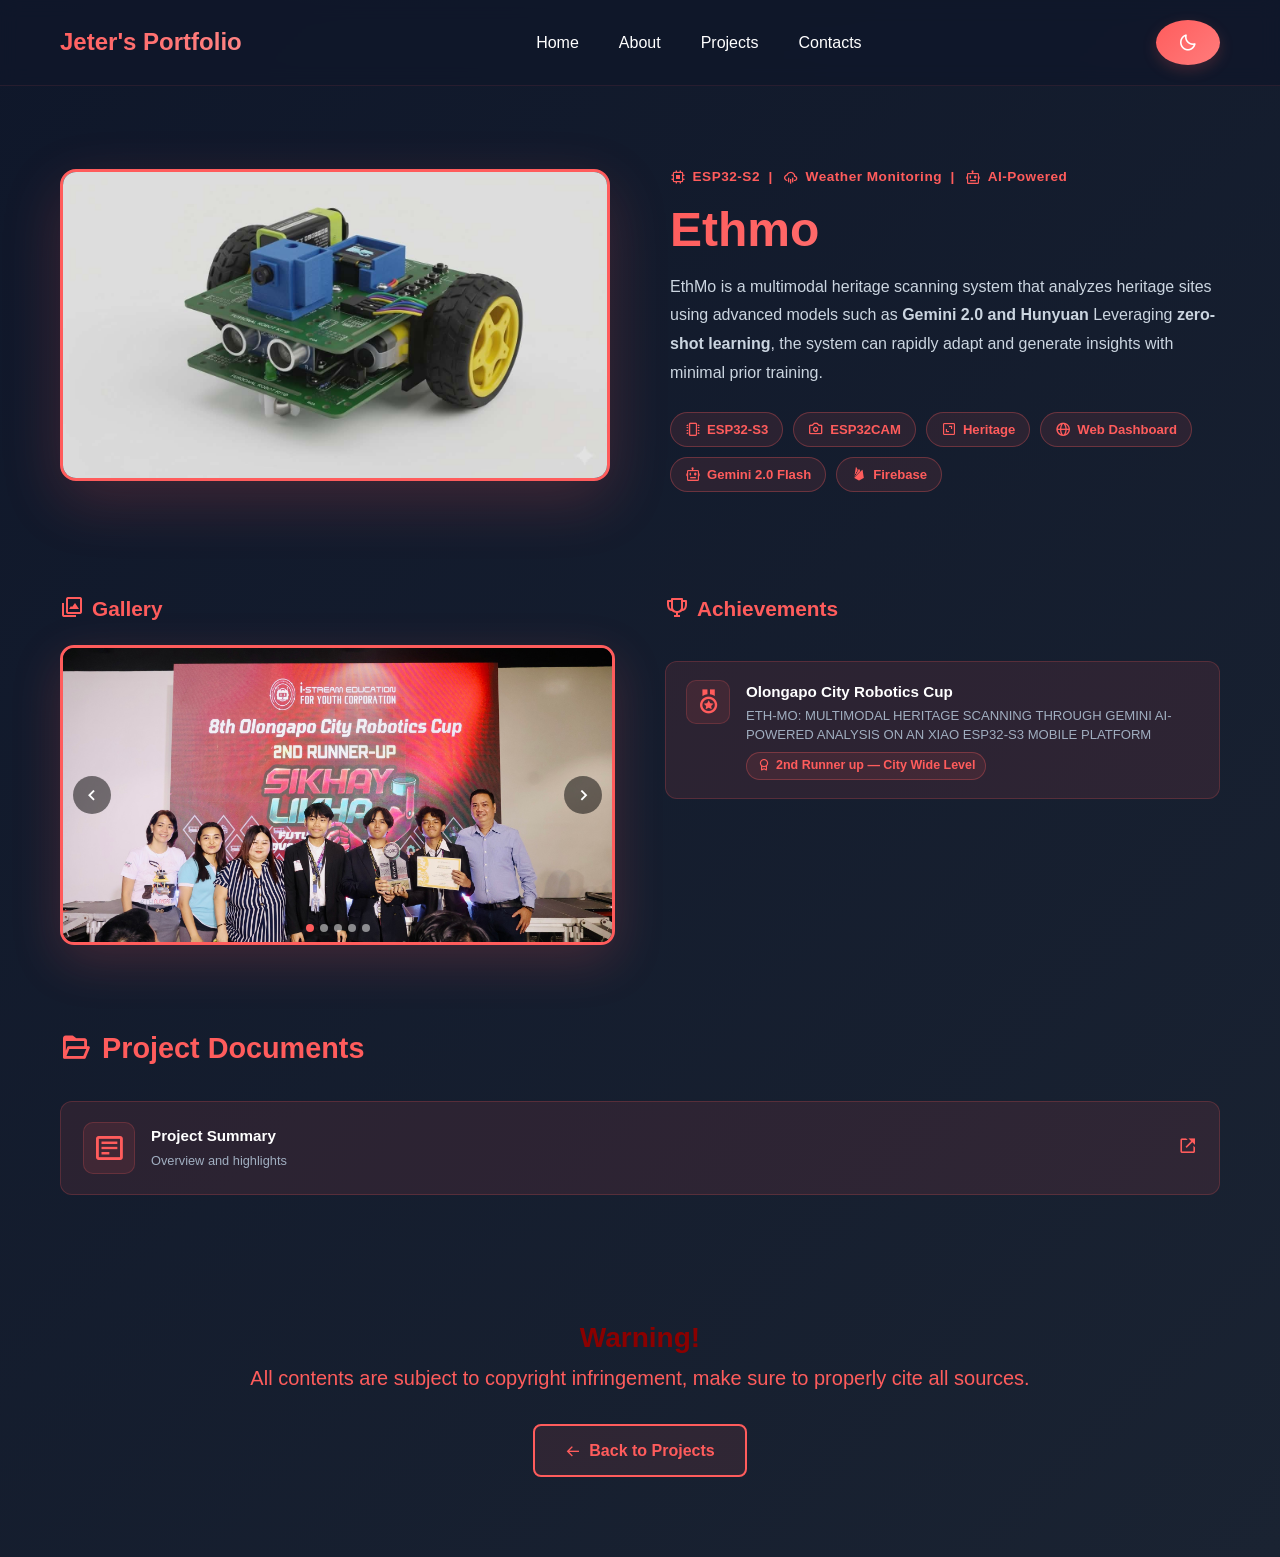
==== commit 7e324996: "Update ethmo.html" ====
--- a/Ethmo/ethmo.html
+++ b/Ethmo/ethmo.html
@@ -120,4 +120,4 @@
     <script src="ethmo.js"></script>
 </body>
 
-</html>+</html>
